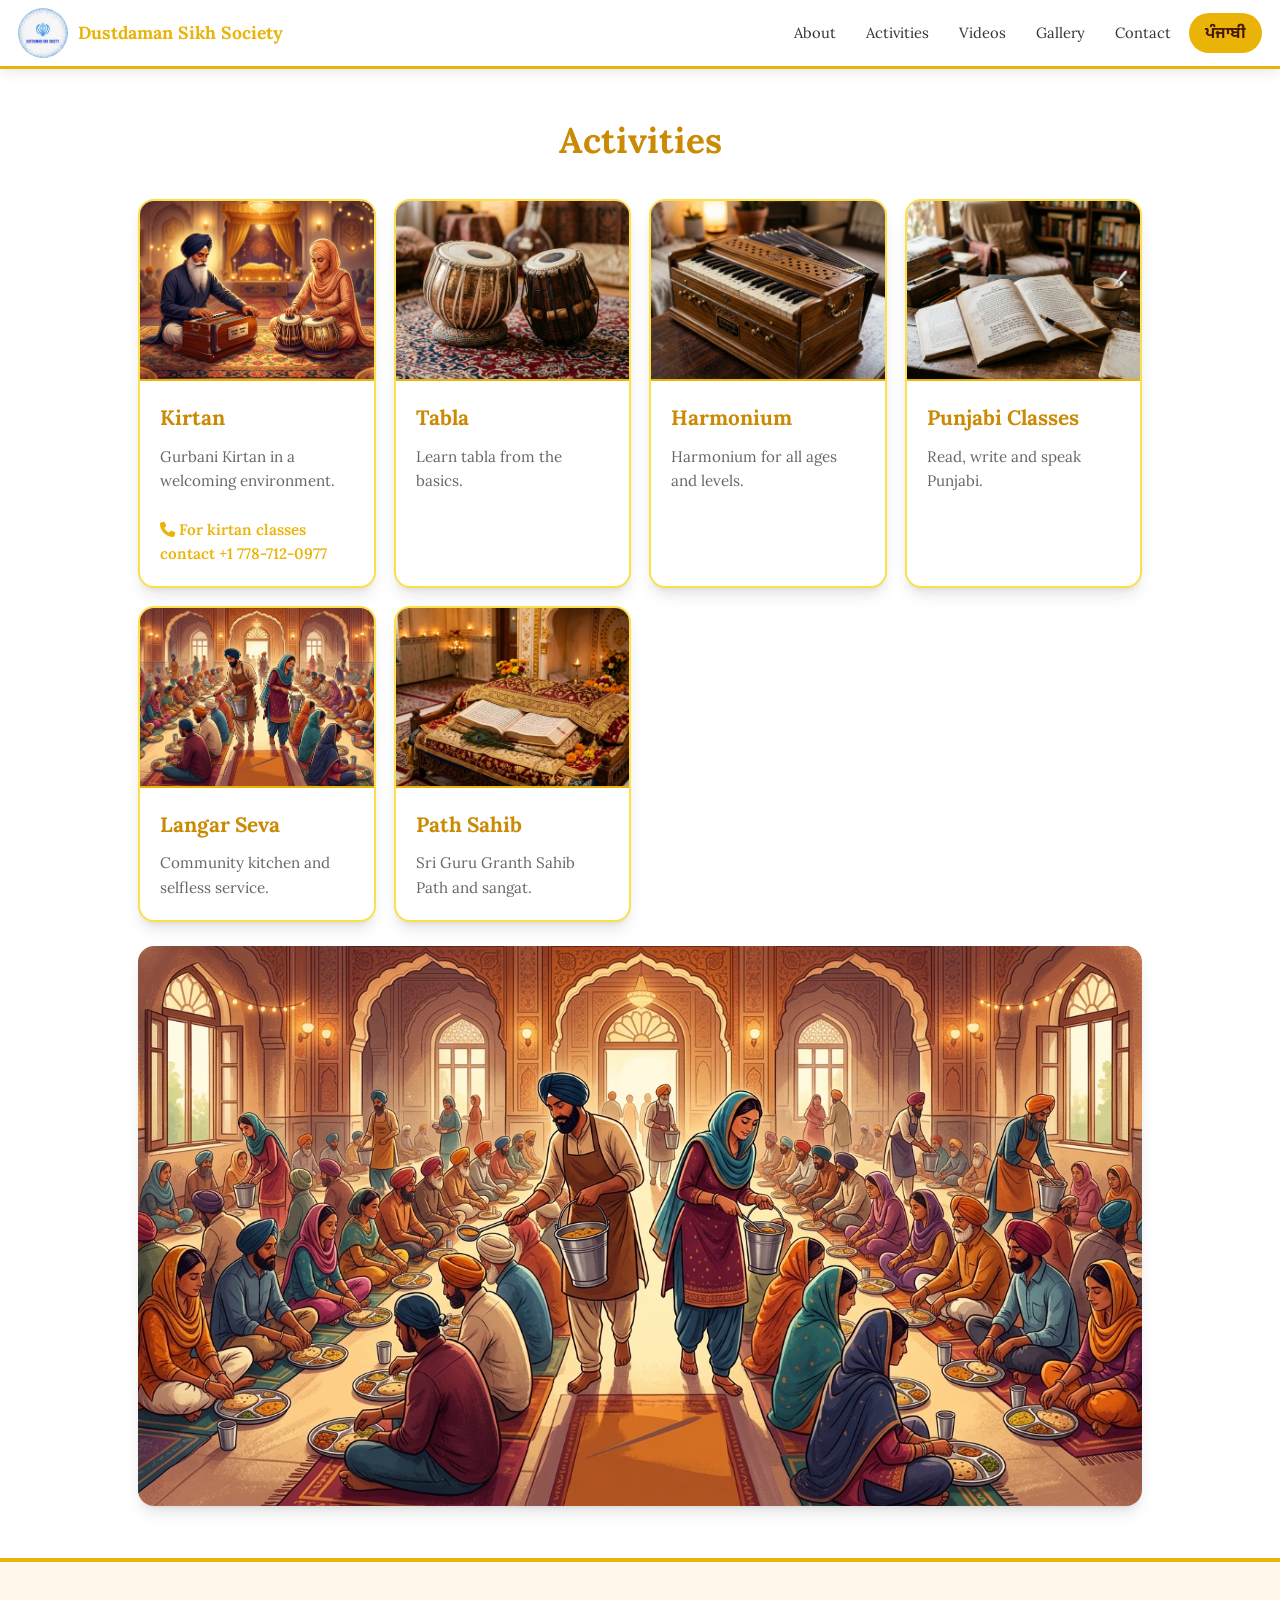
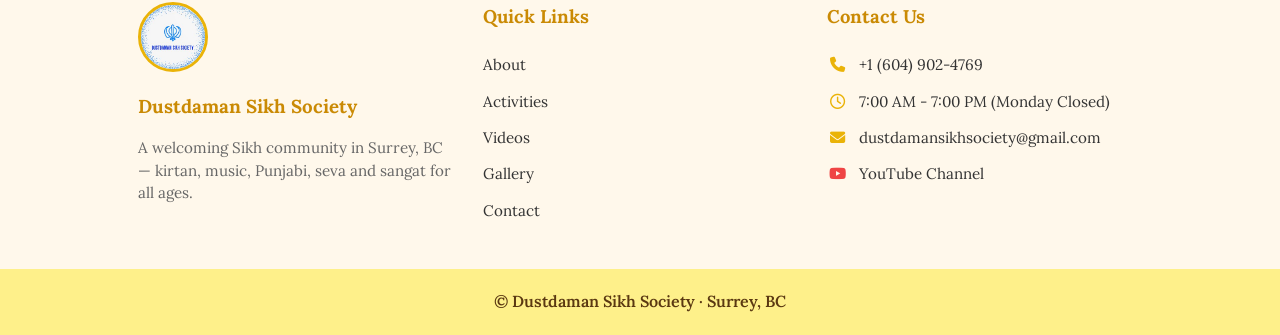
==== activities.html @ c85db3e4 "Initial commit of Dustdaman Sikh Society website" ====
<!DOCTYPE html>
<html lang="en"><head><meta charset="utf-8">
<meta name="viewport" content="width=device-width, initial-scale=1, viewport-fit=cover">
<link rel="preconnect" href="https://fonts.googleapis.com"><link href="https://fonts.googleapis.com/css2?family=Noto+Sans+Gurmukhi:wght@400;600;700&family=Lora:ital,wght@0,400;0,500;0,600;0,700;1,400&display=swap" rel="stylesheet"><meta name="description" content="Dustdaman Sikh Society, Surrey BC: kirtan, tabla, harmonium, Punjabi classes and langar seva.">
<meta property="og:title" content="Dustdaman Sikh Society"><meta property="og:description" content="Kirtan, tabla, harmonium, Punjabi classes and langar seva in Surrey, BC.">
<script type="application/ld+json">{"@context":"https://schema.org","@type":"Organization","name":"Dustdaman Sikh Society","telephone":"+16049024769","email":"dustdamansikhsociety@gmail.com","address":{"@type":"PostalAddress","streetAddress":"12899 79 Ave, Unit 267","addressLocality":"Surrey","addressRegion":"BC","postalCode":"V3W 1E6","addressCountry":"CA"}}</script>
<title>Dustdaman Sikh Society</title>
<link rel="stylesheet" href="style.css"><link rel="stylesheet" href="https://cdnjs.cloudflare.com/ajax/libs/font-awesome/6.4.0/css/all.min.css">
</head><body>
<header>
<img src="logo.jpg" alt="logo">
<b data-i="name"></b>
<nav><a href="index.html" data-i="n0"></a><a href="activities.html" data-i="n1"></a><a href="videos.html" data-i="n2"></a><a href="gallery.html" data-i="n3"></a><a href="contact.html" data-i="n4"></a>
<button class="alt" id="lang">ਪੰਜਾਬੀ</button></nav>
</header>












<section id="act" class="rv"><h2 data-i="n1"></h2><div class="grid" id="acts" style="margin-bottom:24px;"></div>
<img src="langar.jpg" style="width:100%; border-radius:16px; box-shadow:var(--sh);"></section>
<footer>
<div class="f-grid">
  <div class="f-brand">
    <img src="logo.jpg" alt="logo">
    <h3 data-i="name"></h3>
    <p data-i="tag" class="f-tag"></p>
  </div>
  <div class="f-links">
    <h3>Quick Links</h3>
    <a href="index.html" data-i="n0"></a>
    <a href="activities.html" data-i="n1"></a>
    <a href="videos.html" data-i="n2"></a>
    <a href="gallery.html" data-i="n3"></a>
    <a href="contact.html" data-i="n4"></a>
  </div>
  <div class="f-contact">
    <h3>Contact Us</h3>
    <a href="tel:+16049024769"><i class="fa-solid fa-phone"></i> +1 (604) 902-4769</a>
    <span style="display:block; padding: 6px 0; font-size: 0.95rem; color: var(--tx);"><i class="fa-regular fa-clock" style="color:var(--pr); width:20px; text-align:center; margin-right:8px;"></i> 7:00 AM - 7:00 PM (Monday Closed)</span>
    <a href="mailto:dustdamansikhsociety@gmail.com"><i class="fa-solid fa-envelope"></i> dustdamansikhsociety@gmail.com</a>
    <a href="https://youtube.com/@dustdamansikhsociety2023?si=8NLfI50wWl8-PMSh" target="_blank" rel="noopener"><i class="fa-brands fa-youtube" style="color:#ef4444;"></i> YouTube Channel</a>
  </div>
</div>
<div class="f-bottom">&copy; Dustdaman Sikh Society &middot; Surrey, BC</div>
</footer>

<script src="script.js"></script></body></html>
---- style.css ----
:root{--bg:#ffffff;--card:#ffffff;--tx:#333333;--mu:#666666;--pr:#eab308;--pr2:#facc15;--ac:#ca8a04;--gd:#fef08a;--bd:#fde047;--sh:0 10px 15px -3px rgba(0,0,0,.1),0 4px 6px -4px rgba(0,0,0,.1);box-sizing:border-box;padding-top:env(safe-area-inset-top,0px);padding-bottom:0 !important}

html{scroll-padding-top:76px;scroll-behavior:smooth}
*{box-sizing:border-box}
body{margin:0 !important; padding-bottom:0 !important;background:#ffffff;color:var(--tx);font-family: 'Lora', 'Noto Sans Gurmukhi', serif;line-height:1.6}
header{position:sticky;top:env(safe-area-inset-top,0px);z-index:9999;background:color-mix(in srgb,var(--card) 92%,transparent);backdrop-filter:blur(10px);box-shadow:0 2px 14px rgba(0,0,0,.1);border-bottom:3px solid var(--pr);display:flex;align-items:center;gap:10px;padding:8px 18px;flex-wrap:wrap}
header img{height:50px;border-radius:50%;background:#fff}
header b{font-size:1.1rem;color:var(--pr)}
nav{margin-left:auto;display:flex;gap:6px;align-items:center;flex-wrap:wrap}
nav a{color:var(--tx);text-decoration:none;font-size:.92rem;padding:6px 12px;border-radius:20px;transition:.2s}
nav a:hover{background:var(--gd);color:#1b2347}
button,.btn{background:linear-gradient(135deg,#ca8a04,#facc15);color:#451a03 !important;font-weight:700;border:0;border-radius:30px;padding:10px 24px;font:inherit;cursor:pointer;text-decoration:none;display:inline-block;box-shadow:0 4px 12px rgba(202,138,4,.4);transition:.2s}
button:hover,.btn:hover{transform:translateY(-2px)}
button.alt{background:#eab308;color:#451a03 !important;font-weight:700;box-shadow:none;padding:7px 16px}
.hero{position:relative;text-align:center;padding:80px 16px 120px;overflow:hidden;background:#1a1a1a}
.hero:before{content:"";position:absolute;inset:0;background-image:radial-gradient(rgba(202,138,4,.12) 2px,transparent 2px);background-size:26px 26px}
.hero>*{position:relative}
.hero img{width:150px;border-radius:50%;border:5px solid var(--gd);background:#fff;box-shadow:0 0 0 8px rgba(255,255,255,.15),0 10px 30px rgba(0,0,0,.35)}
.hero svg{position:absolute;left:0;bottom:-1px;width:100%;height:60px}
section{max-width:1040px;margin:auto;padding:44px 18px}
h2{color:var(--ac);font-size:2.2rem;margin:0 0 30px;text-align:center;font-weight:700;}

.grid{display:grid;grid-template-columns:repeat(auto-fit,minmax(210px,1fr));gap:18px}
.card{background:var(--card);border:1px solid var(--bd);border-top:4px solid var(--ac);border-radius:16px;padding:20px;box-shadow:var(--sh)}
.grid .card{transition:.25s}
.grid .card:hover{transform:translateY(-6px)}
.card .ic{font-size:1.8rem;width:58px;height:58px;display:flex;align-items:center;justify-content:center;border-radius:50%;background:linear-gradient(135deg,#ffedd5,#fed7aa);color:#ea580c;}
.card h3{margin:10px 0 4px;color:var(--pr)}
.card p{margin:0;color:var(--mu);font-size:.95rem}
.thumbs{display:grid;grid-template-columns:repeat(auto-fill,minmax(170px,1fr));gap:12px}
.thumbs>div{position:relative;aspect-ratio:1;border-radius:12px;overflow:hidden;background:var(--bd)}
.thumbs img{width:100%;height:100%;object-fit:cover}
.thumbs a.yt{display:flex;height:100%;align-items:center;justify-content:center;background:linear-gradient(135deg,#c00,#600);color:#fff;text-decoration:none;text-align:center;padding:6px}
.x{position:absolute;top:6px;right:6px;background:#c00;color:#fff;padding:2px 9px;box-shadow:none}
.date{color:var(--mu);font-size:.85rem}
.modal{position:fixed;inset:0;background:#000a;display:none;align-items:center;justify-content:center;z-index:999;padding:14px}
.modal.on{display:flex}
.modal>div{background:var(--card);border-radius:16px;padding:22px;max-width:420px;width:100%;max-height:90vh;overflow:auto}
input,select,textarea{width:100%;padding:10px;margin:4px 0 10px;border:1px solid var(--bd);border-radius:10px;background:var(--bg);color:var(--tx);font:inherit}
#adm{display:none;background:var(--card);border:2px dashed var(--ac);border-radius:16px;padding:16px;margin-bottom:22px}
footer { margin-top: auto !important; margin-bottom: 0 !important; padding-bottom: 0 !important; background: #fff8eb; border-top: 4px solid var(--pr); color: #5a3811;  margin-top: 40px; }
.f-grid { max-width: 1040px; margin: 0 auto; padding: 40px 18px; display: grid; grid-template-columns: repeat(auto-fit, minmax(250px, 1fr)); gap: 30px; }
.f-brand img { width: 70px; border-radius: 50%; margin-bottom: 12px; border: 3px solid var(--pr); }
.f-brand h3 { margin: 0 0 8px; color: var(--ac); }
.f-tag { font-size: 0.95rem; color: var(--mu); line-height: 1.5; }
.f-links h3, .f-contact h3 { margin: 0 0 16px; color: var(--ac); font-size: 1.15rem; }
.f-links a, .f-contact a { display: block; color: var(--tx); text-decoration: none; padding: 6px 0; font-size: 0.95rem; transition: 0.2s; }
.f-links a:hover, .f-contact a:hover { color: var(--ac); transform: translateX(4px); }
.f-contact i { width: 20px; text-align: center; margin-right: 8px; color: var(--pr); }
.f-bottom { margin-bottom: 0 !important; text-align: center; padding: 20px; background: #fef08a; font-weight: 600; color: #5a3811; }
.ct a{color:var(--pr);text-decoration:none;font-weight:600}
.ct p{margin:8px 0;font-size:1.05rem}
#sched{background:linear-gradient(135deg,#fff3d6,#ffe9b8);color:#4a3200;border-top-color:var(--pr)}
}

.top{background:#fff;color:#5a3811;border-bottom:1px solid var(--bd);font-size:.85rem;display:flex;gap:18px;justify-content:center;flex-wrap:wrap;padding:6px 12px}
.top a{color:#5a3811;text-decoration:none}
.about{display:grid;grid-template-columns:1.2fr 1fr;gap:28px;align-items:center}
.about p{font-size:1.05rem;color:var(--mu);margin:0}
.vals{display:grid;gap:12px}
.vals .card{padding:14px 18px;display:flex;gap:14px;align-items:center}
.vals .card h3{margin:0}.vals .ic{font-size:1.6rem;width:48px;height:48px;flex:none}
.cgrid{display:grid;grid-template-columns:1fr 1fr;gap:18px}
.ct .btn{margin-top:8px}
#cf button{width:100%}
.bar{display:none}
.rv{opacity:0;transform:translateY(24px);transition:.7s}.rv.in{opacity:1;transform:none}
@media(max-width:760px){.about,.cgrid{grid-template-columns:1fr}
.bar{display:flex;position:fixed;left:0;right:0;bottom:0;z-index:6;background:var(--pr2);padding:8px 8px calc(8px + env(safe-area-inset-bottom,0px))}
.bar a{flex:1;text-align:center;color:#fff;text-decoration:none;font-size:.8rem}.bar span{display:block;font-size:1.2rem}
}
.act-card { padding: 0 !important; overflow: hidden; display: flex; flex-direction: column; background: var(--card); border: 2px solid var(--bd); }
.act-img { width: 100%; height: 180px; object-fit: cover; border-bottom: 2px solid var(--pr); }
.act-card h3 { margin: 0 0 10px; color: var(--ac); font-size: 1.3rem; }
.act-card p { margin: 0; color: var(--mu); }
#mute1, #mute2 { box-shadow: none !important; }

.marquee-wrapper {
  overflow: hidden;
  white-space: nowrap;
  background: var(--pr);
  color: #451a03;
  padding: 12px 0;
  font-size: 1.3rem;
  font-weight: 700;
  border-bottom: 3px solid #ca8a04;
  border-top: 3px solid #ca8a04;
  position: relative;
  display: flex;
}
.marquee-content {
  display: flex;
  animation: marquee-scroll 30s linear infinite;
}
.marquee-content span {
  padding: 0 40px;
}
@keyframes marquee-scroll {
  0% { transform: translateX(0); }
  100% { transform: translateX(-50%); }
}
.section-yellow {
  background-color: #fffbeb;
  
  
}
.section-white {
  background-color: #ffffff;
}
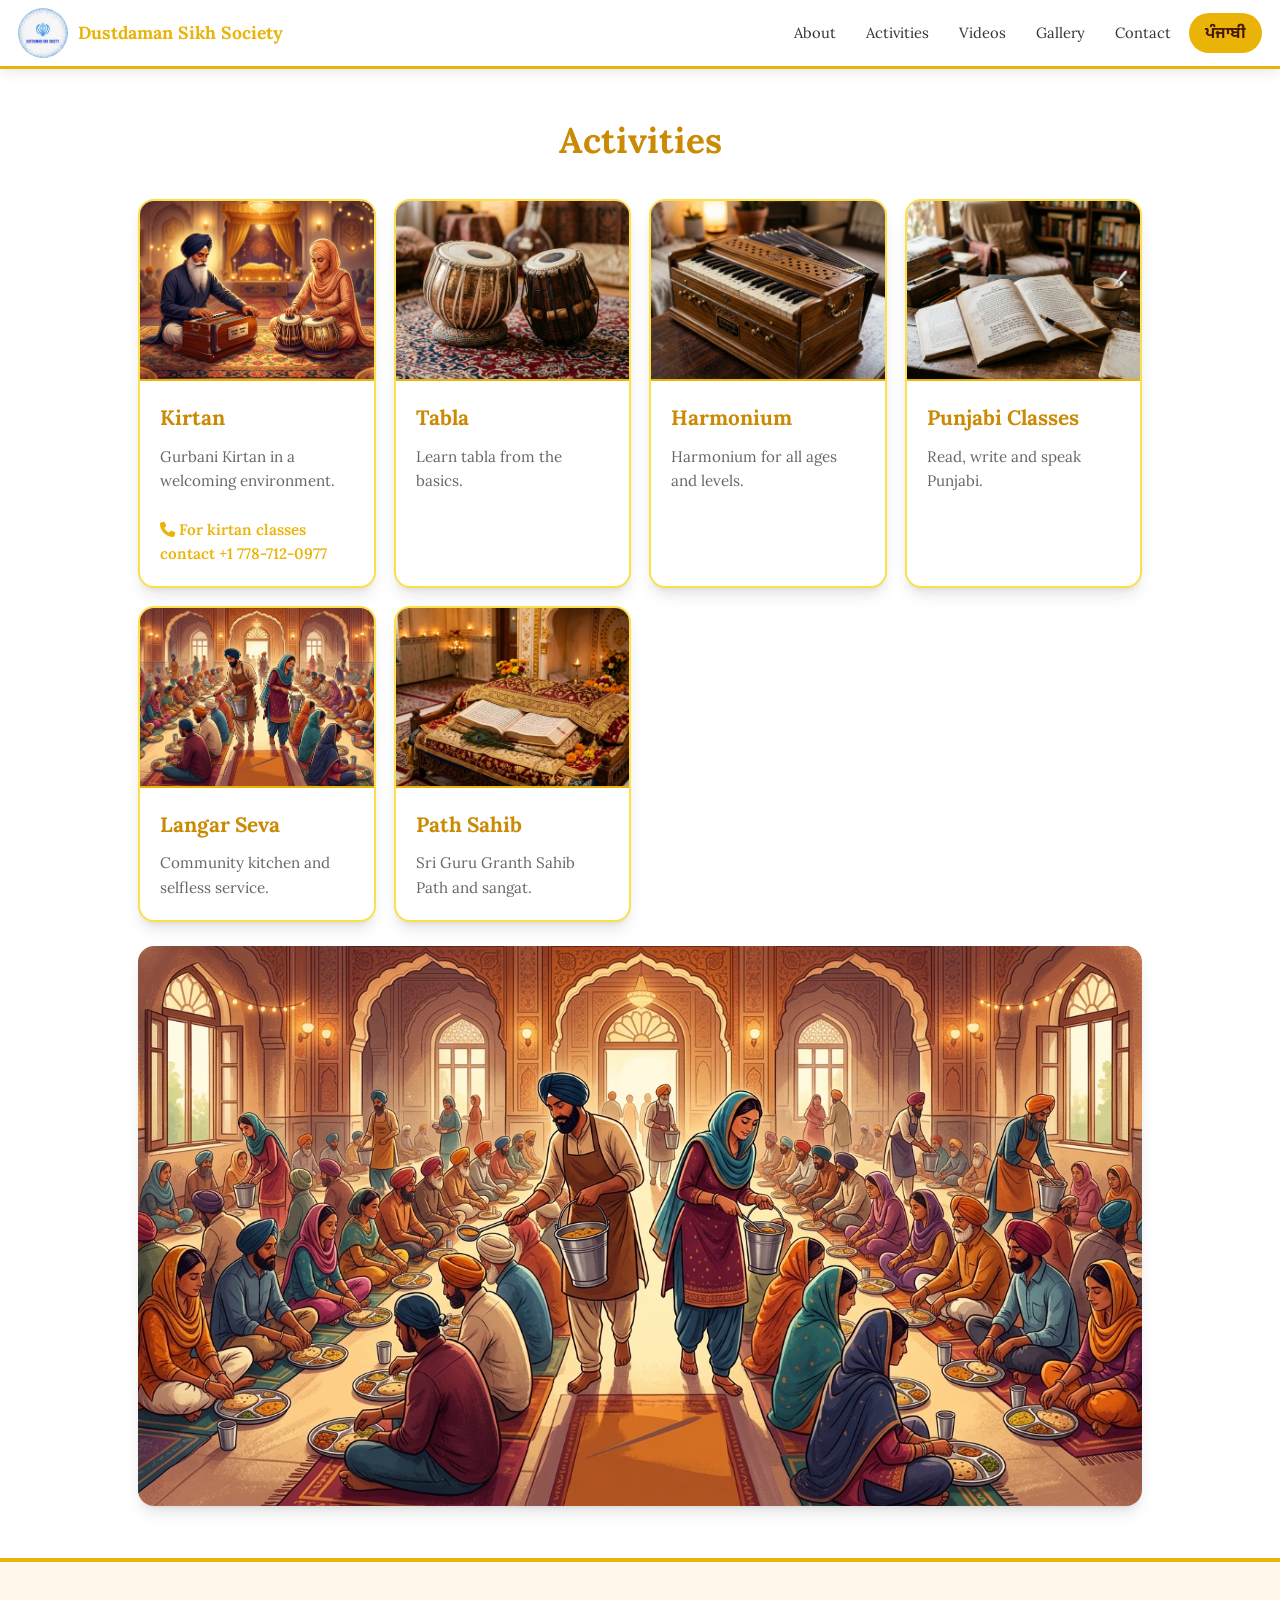
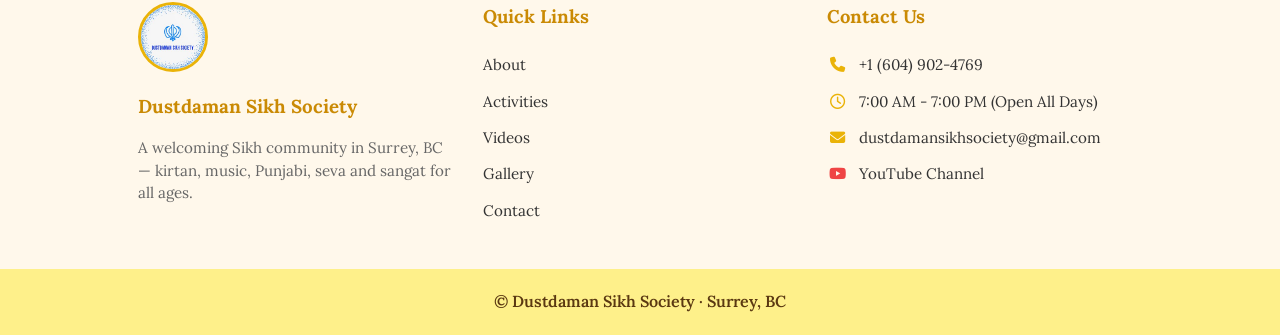
==== commit 1980c056: "Change timings to Open all days" ====
--- a/activities.html
+++ b/activities.html
@@ -5,11 +5,12 @@
 <meta property="og:title" content="Dustdaman Sikh Society"><meta property="og:description" content="Kirtan, tabla, harmonium, Punjabi classes and langar seva in Surrey, BC.">
 <script type="application/ld+json">{"@context":"https://schema.org","@type":"Organization","name":"Dustdaman Sikh Society","telephone":"+16049024769","email":"dustdamansikhsociety@gmail.com","address":{"@type":"PostalAddress","streetAddress":"12899 79 Ave, Unit 267","addressLocality":"Surrey","addressRegion":"BC","postalCode":"V3W 1E6","addressCountry":"CA"}}</script>
 <title>Dustdaman Sikh Society</title>
-<link rel="stylesheet" href="style.css"><link rel="stylesheet" href="https://cdnjs.cloudflare.com/ajax/libs/font-awesome/6.4.0/css/all.min.css">
+<link rel="stylesheet" href="assets/css/style.css"><link rel="stylesheet" href="https://cdnjs.cloudflare.com/ajax/libs/font-awesome/6.4.0/css/all.min.css">
 </head><body>
 <header>
-<img src="logo.jpg" alt="logo">
+<img src="assets/img/logo.jpg" alt="logo">
 <b data-i="name"></b>
+  <button class="menu-btn" onclick="document.querySelector('nav').classList.toggle('active')"><i class="fa-solid fa-bars"></i></button>
 <nav><a href="index.html" data-i="n0"></a><a href="activities.html" data-i="n1"></a><a href="videos.html" data-i="n2"></a><a href="gallery.html" data-i="n3"></a><a href="contact.html" data-i="n4"></a>
 <button class="alt" id="lang">ਪੰਜਾਬੀ</button></nav>
 </header>
@@ -26,11 +27,11 @@
 
 
 <section id="act" class="rv"><h2 data-i="n1"></h2><div class="grid" id="acts" style="margin-bottom:24px;"></div>
-<img src="langar.jpg" style="width:100%; border-radius:16px; box-shadow:var(--sh);"></section>
+<img src="assets/img/langar.jpg" style="width:100%; border-radius:16px; box-shadow:var(--sh);"></section>
 <footer>
 <div class="f-grid">
   <div class="f-brand">
-    <img src="logo.jpg" alt="logo">
+    <img src="assets/img/logo.jpg" alt="logo">
     <h3 data-i="name"></h3>
     <p data-i="tag" class="f-tag"></p>
   </div>
@@ -45,7 +46,7 @@
   <div class="f-contact">
     <h3>Contact Us</h3>
     <a href="tel:+16049024769"><i class="fa-solid fa-phone"></i> +1 (604) 902-4769</a>
-    <span style="display:block; padding: 6px 0; font-size: 0.95rem; color: var(--tx);"><i class="fa-regular fa-clock" style="color:var(--pr); width:20px; text-align:center; margin-right:8px;"></i> 7:00 AM - 7:00 PM (Monday Closed)</span>
+    <span style="display:block; padding: 6px 0; font-size: 0.95rem; color: var(--tx);"><i class="fa-regular fa-clock" style="color:var(--pr); width:20px; text-align:center; margin-right:8px;"></i> 7:00 AM - 7:00 PM (Open All Days)</span>
     <a href="mailto:dustdamansikhsociety@gmail.com"><i class="fa-solid fa-envelope"></i> dustdamansikhsociety@gmail.com</a>
     <a href="https://youtube.com/@dustdamansikhsociety2023?si=8NLfI50wWl8-PMSh" target="_blank" rel="noopener"><i class="fa-brands fa-youtube" style="color:#ef4444;"></i> YouTube Channel</a>
   </div>
@@ -53,4 +54,4 @@
 <div class="f-bottom">&copy; Dustdaman Sikh Society &middot; Surrey, BC</div>
 </footer>
 
-<script src="script.js"></script></body></html>
+<script src="assets/js/script.js"></script></body></html>
--- a/assets/css/style.css
+++ b/assets/css/style.css
@@ -0,0 +1,201 @@
+:root{--bg:#ffffff;--card:#ffffff;--tx:#333333;--mu:#666666;--pr:#eab308;--pr2:#facc15;--ac:#ca8a04;--gd:#fef08a;--bd:#fde047;--sh:0 10px 15px -3px rgba(0,0,0,.1),0 4px 6px -4px rgba(0,0,0,.1);box-sizing:border-box;padding-top:env(safe-area-inset-top,0px);padding-bottom:0 !important}
+
+html{scroll-padding-top:76px;scroll-behavior:smooth}
+*{box-sizing:border-box}
+body{margin:0 !important; padding-bottom:0 !important;background:#ffffff;color:var(--tx);font-family: 'Lora', 'Noto Sans Gurmukhi', serif;line-height:1.6}
+header{position:sticky;top:env(safe-area-inset-top,0px);z-index:9999;background:color-mix(in srgb,var(--card) 92%,transparent);backdrop-filter:blur(10px);box-shadow:0 2px 14px rgba(0,0,0,.1);border-bottom:3px solid var(--pr);display:flex;align-items:center;gap:10px;padding:8px 18px;flex-wrap:wrap}
+header img{height:50px;border-radius:50%;background:#fff}
+header b{font-size:1.1rem;color:var(--pr)}
+nav{margin-left:auto;display:flex;gap:6px;align-items:center;flex-wrap:wrap}
+nav a{color:var(--tx);text-decoration:none;font-size:.92rem;padding:6px 12px;border-radius:20px;transition:.2s}
+nav a:hover{background:var(--gd);color:#1b2347}
+button,.btn{background:linear-gradient(135deg,#ca8a04,#facc15);color:#451a03 !important;font-weight:700;border:0;border-radius:30px;padding:10px 24px;font:inherit;cursor:pointer;text-decoration:none;display:inline-block;box-shadow:0 4px 12px rgba(202,138,4,.4);transition:.2s}
+button:hover,.btn:hover{transform:translateY(-2px)}
+button.alt{background:#eab308;color:#451a03 !important;font-weight:700;box-shadow:none;padding:7px 16px}
+.hero{position:relative;text-align:center;padding:80px 16px 120px;overflow:hidden;background:#1a1a1a}
+.hero:before{content:"";position:absolute;inset:0;background-image:radial-gradient(rgba(202,138,4,.12) 2px,transparent 2px);background-size:26px 26px}
+.hero>*{position:relative}
+.hero img{width:150px;border-radius:50%;border:5px solid var(--gd);background:#fff;box-shadow:0 0 0 8px rgba(255,255,255,.15),0 10px 30px rgba(0,0,0,.35)}
+.hero svg{position:absolute;left:0;bottom:-1px;width:100%;height:60px}
+section{max-width:1040px;margin:auto;padding:44px 18px}
+h2{color:var(--ac);font-size:2.2rem;margin:0 0 30px;text-align:center;font-weight:700;}
+
+.grid{display:grid;grid-template-columns:repeat(auto-fit,minmax(210px,1fr));gap:18px}
+.card{background:var(--card);border:1px solid var(--bd);border-top:4px solid var(--ac);border-radius:16px;padding:20px;box-shadow:var(--sh)}
+.grid .card{transition:.25s}
+.grid .card:hover{transform:translateY(-6px)}
+.card .ic{font-size:1.8rem;width:58px;height:58px;display:flex;align-items:center;justify-content:center;border-radius:50%;background:linear-gradient(135deg,#ffedd5,#fed7aa);color:#ea580c;}
+.card h3{margin:10px 0 4px;color:var(--pr)}
+.card p{margin:0;color:var(--mu);font-size:.95rem}
+.thumbs{display:grid;grid-template-columns:repeat(auto-fill,minmax(170px,1fr));gap:12px}
+.thumbs>div{position:relative;aspect-ratio:1;border-radius:12px;overflow:hidden;background:var(--bd)}
+.thumbs img{width:100%;height:100%;object-fit:cover}
+.thumbs a.yt{display:flex;height:100%;align-items:center;justify-content:center;background:linear-gradient(135deg,#c00,#600);color:#fff;text-decoration:none;text-align:center;padding:6px}
+.x{position:absolute;top:6px;right:6px;background:#c00;color:#fff;padding:2px 9px;box-shadow:none}
+.date{color:var(--mu);font-size:.85rem}
+.modal{position:fixed;inset:0;background:#000a;display:none;align-items:center;justify-content:center;z-index:999;padding:14px}
+.modal.on{display:flex}
+.modal>div{background:var(--card);border-radius:16px;padding:22px;max-width:420px;width:100%;max-height:90vh;overflow:auto}
+input,select,textarea{width:100%;padding:10px;margin:4px 0 10px;border:1px solid var(--bd);border-radius:10px;background:var(--bg);color:var(--tx);font:inherit}
+#adm{display:none;background:var(--card);border:2px dashed var(--ac);border-radius:16px;padding:16px;margin-bottom:22px}
+footer { margin-top: auto !important; margin-bottom: 0 !important; padding-bottom: 0 !important; background: #fff8eb; border-top: 4px solid var(--pr); color: #5a3811;  margin-top: 40px; }
+.f-grid { max-width: 1040px; margin: 0 auto; padding: 40px 18px; display: grid; grid-template-columns: repeat(auto-fit, minmax(250px, 1fr)); gap: 30px; }
+.f-brand img { width: 70px; border-radius: 50%; margin-bottom: 12px; border: 3px solid var(--pr); }
+.f-brand h3 { margin: 0 0 8px; color: var(--ac); }
+.f-tag { font-size: 0.95rem; color: var(--mu); line-height: 1.5; }
+.f-links h3, .f-contact h3 { margin: 0 0 16px; color: var(--ac); font-size: 1.15rem; }
+.f-links a, .f-contact a { display: block; color: var(--tx); text-decoration: none; padding: 6px 0; font-size: 0.95rem; transition: 0.2s; }
+.f-links a:hover, .f-contact a:hover { color: var(--ac); transform: translateX(4px); }
+.f-contact i { width: 20px; text-align: center; margin-right: 8px; color: var(--pr); }
+.f-bottom { margin-bottom: 0 !important; text-align: center; padding: 20px; background: #fef08a; font-weight: 600; color: #5a3811; }
+.ct a{color:var(--pr);text-decoration:none;font-weight:600}
+.ct p{margin:8px 0;font-size:1.05rem}
+#sched{background:linear-gradient(135deg,#fff3d6,#ffe9b8);color:#4a3200;border-top-color:var(--pr)}
+}
+
+.top{background:#fff;color:#5a3811;border-bottom:1px solid var(--bd);font-size:.85rem;display:flex;gap:18px;justify-content:center;flex-wrap:wrap;padding:6px 12px}
+.top a{color:#5a3811;text-decoration:none}
+.about{display:grid;grid-template-columns:1.2fr 1fr;gap:28px;align-items:center}
+.about p{font-size:1.05rem;color:var(--mu);margin:0}
+.vals{display:grid;gap:12px}
+.vals .card{padding:14px 18px;display:flex;gap:14px;align-items:center}
+.vals .card h3{margin:0}.vals .ic{font-size:1.6rem;width:48px;height:48px;flex:none}
+.cgrid{display:grid;grid-template-columns:1fr 1fr;gap:18px}
+.ct .btn{margin-top:8px}
+#cf button{width:100%}
+.bar{display:none}
+.rv{opacity:0;transform:translateY(24px);transition:.7s}.rv.in{opacity:1;transform:none}
+@media(max-width:760px){.about,.cgrid{grid-template-columns:1fr}
+.bar{display:flex;position:fixed;left:0;right:0;bottom:0;z-index:6;background:var(--pr2);padding:8px 8px calc(8px + env(safe-area-inset-bottom,0px))}
+.bar a{flex:1;text-align:center;color:#fff;text-decoration:none;font-size:.8rem}.bar span{display:block;font-size:1.2rem}
+}
+.act-card { padding: 0 !important; overflow: hidden; display: flex; flex-direction: column; background: var(--card); border: 2px solid var(--bd); }
+.act-img { width: 100%; height: 180px; object-fit: cover; border-bottom: 2px solid var(--pr); }
+.act-card h3 { margin: 0 0 10px; color: var(--ac); font-size: 1.3rem; }
+.act-card p { margin: 0; color: var(--mu); }
+#mute1, #mute2 { box-shadow: none !important; }
+
+.marquee-wrapper {
+  overflow: hidden;
+  white-space: nowrap;
+  background: var(--pr);
+  color: #451a03;
+  padding: 12px 0;
+  font-size: 1.3rem;
+  font-weight: 700;
+  border-bottom: 3px solid #ca8a04;
+  border-top: 3px solid #ca8a04;
+  position: relative;
+  display: flex;
+}
+.marquee-content {
+  display: flex;
+  animation: marquee-scroll 30s linear infinite;
+}
+.marquee-content span {
+  padding: 0 40px;
+}
+@keyframes marquee-scroll {
+  0% { transform: translateX(0); }
+  100% { transform: translateX(-50%); }
+}
+.section-yellow {
+  background-color: #fffbeb;
+  
+  
+}
+.section-white {
+  background-color: #ffffff;
+}
+
+/* Responsive Design */
+.menu-btn {
+  display: none;
+  background: none;
+  border: none;
+  font-size: 1.5rem;
+  color: var(--pr);
+  cursor: pointer;
+  margin-left: auto;
+}
+@media (max-width: 1024px) {
+  header {
+    flex-wrap: nowrap;
+    justify-content: space-between;
+  }
+  header b {
+    font-size: 1rem;
+    white-space: nowrap;
+    overflow: hidden;
+    text-overflow: ellipsis;
+  }
+  .menu-btn {
+    display: block;
+  }
+  nav {
+    display: none;
+    position: absolute;
+    top: 100%;
+    left: 0;
+    width: 100%;
+    background: #ffffff;
+    flex-direction: column;
+    padding: 10px 0;
+    box-shadow: 0 10px 15px rgba(0,0,0,0.1);
+    border-top: 1px solid #eee;
+  }
+  nav.active {
+    display: flex;
+  }
+  nav a {
+    text-align: center;
+    padding: 12px;
+    font-size: 1.1rem;
+    border-radius: 0;
+  }
+  nav a.btn {
+    margin: 10px auto;
+    width: fit-content;
+  }
+  /* Fix video letterboxing on portrait */
+  
+}
+
+
+
+
+@media (max-width: 768px) {
+  /* Disable YouTube video background on mobile for instant load & clean look */
+  
+  
+  
+  /* Compact the hero content so it all fits on one screen without scrolling */
+  .hero {
+    min-height: 100vh !important;
+    justify-content: center !important;
+  }
+  .hero-content {
+    padding: 20px 16px !important;
+  }
+  .hero-content img {
+    width: 80px !important;
+    height: 80px !important;
+    margin-bottom: 12px !important;
+  }
+  .hero-content h1 {
+    font-size: 2rem !important;
+  }
+  .hero-content div {
+    font-size: 0.95rem !important;
+    margin-bottom: 16px !important;
+  }
+  .hero-content p {
+    font-size: 1rem !important;
+    margin-bottom: 24px !important;
+  }
+}
+
+.m-break { display: none; }
+@media (max-width: 768px) {
+  .m-break { display: block; }
+}
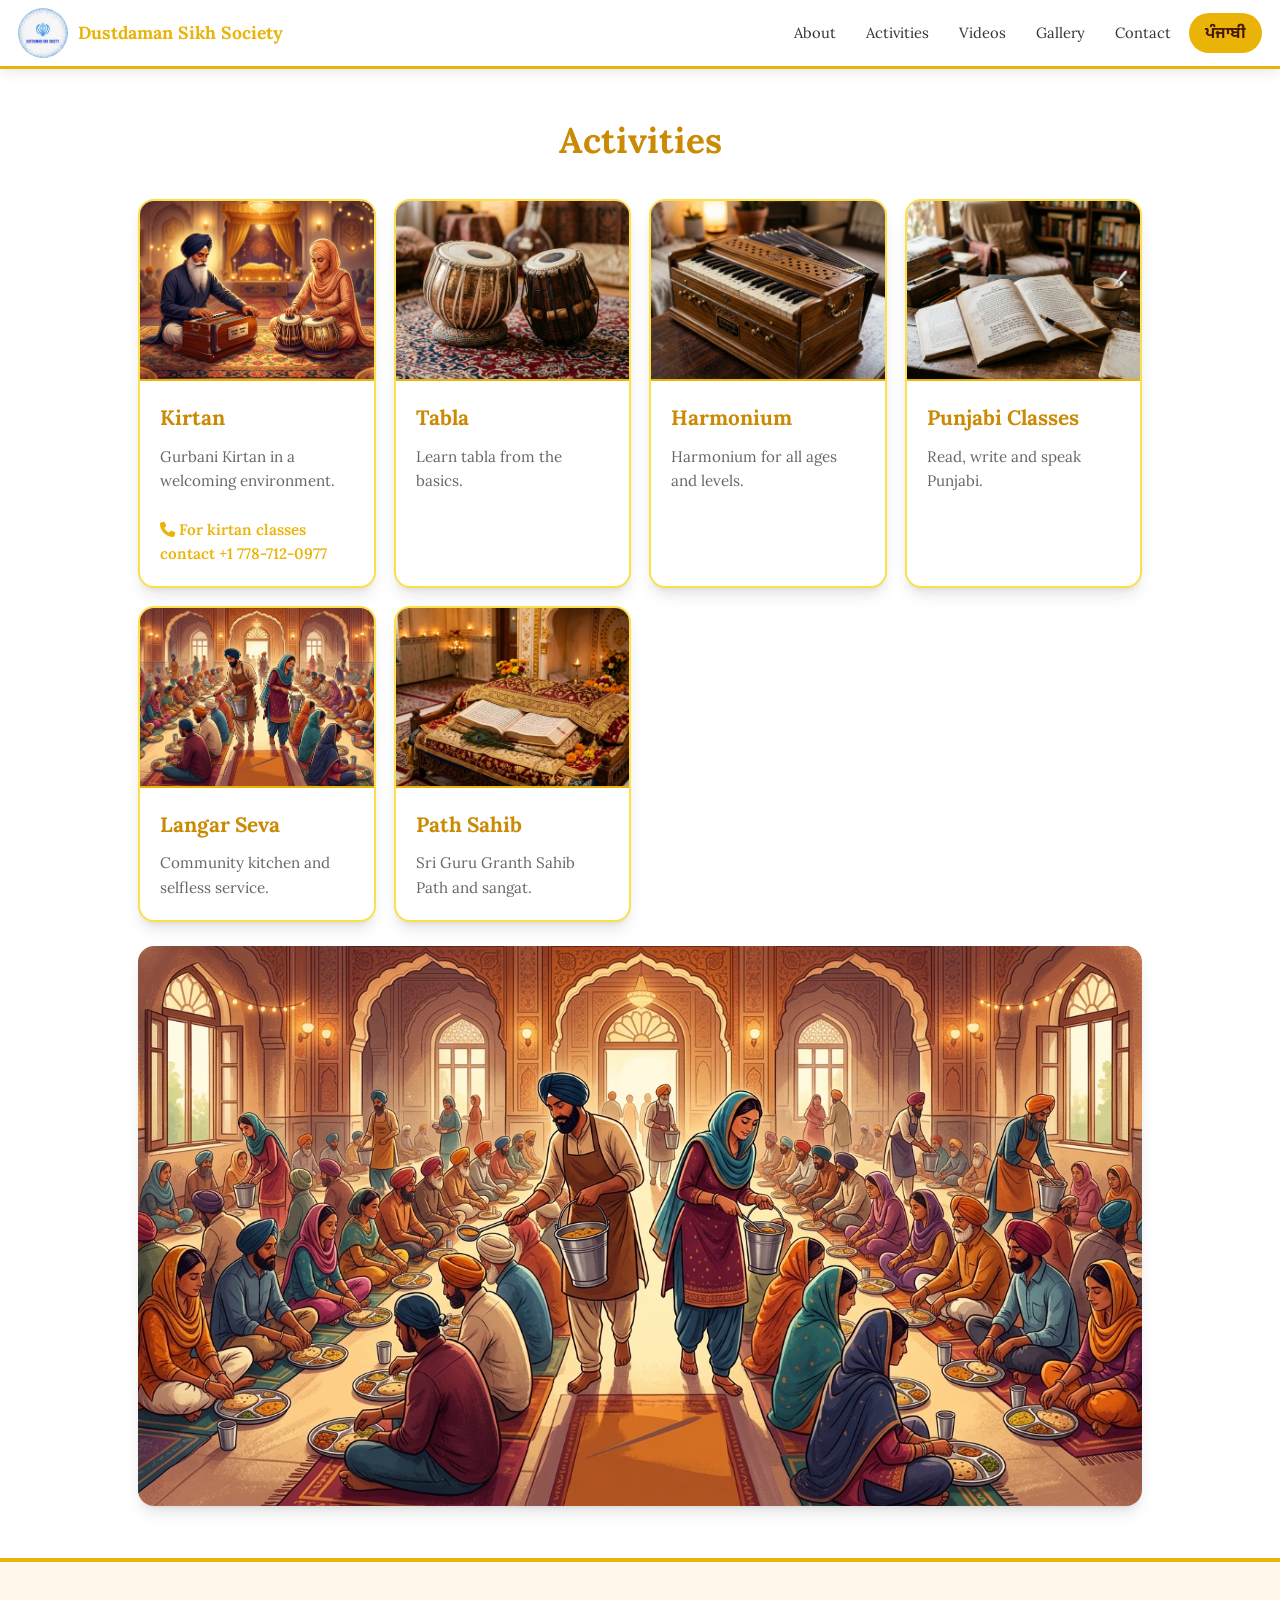
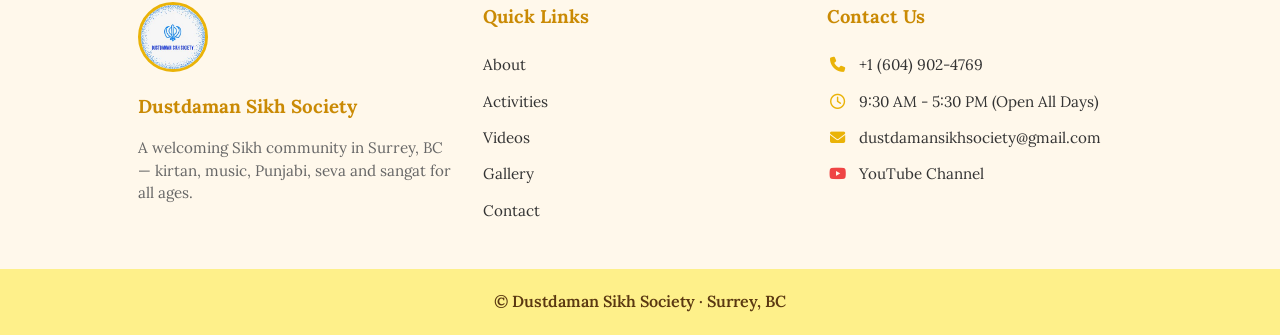
==== commit bec39629: "Update address to 76 Ave and timings to 9:30 AM - 5:30 PM" ====
--- a/activities.html
+++ b/activities.html
@@ -3,7 +3,7 @@
 <meta name="viewport" content="width=device-width, initial-scale=1, viewport-fit=cover">
 <link rel="preconnect" href="https://fonts.googleapis.com"><link href="https://fonts.googleapis.com/css2?family=Noto+Sans+Gurmukhi:wght@400;600;700&family=Lora:ital,wght@0,400;0,500;0,600;0,700;1,400&display=swap" rel="stylesheet"><meta name="description" content="Dustdaman Sikh Society, Surrey BC: kirtan, tabla, harmonium, Punjabi classes and langar seva.">
 <meta property="og:title" content="Dustdaman Sikh Society"><meta property="og:description" content="Kirtan, tabla, harmonium, Punjabi classes and langar seva in Surrey, BC.">
-<script type="application/ld+json">{"@context":"https://schema.org","@type":"Organization","name":"Dustdaman Sikh Society","telephone":"+16049024769","email":"dustdamansikhsociety@gmail.com","address":{"@type":"PostalAddress","streetAddress":"12899 79 Ave, Unit 267","addressLocality":"Surrey","addressRegion":"BC","postalCode":"V3W 1E6","addressCountry":"CA"}}</script>
+<script type="application/ld+json">{"@context":"https://schema.org","@type":"Organization","name":"Dustdaman Sikh Society","telephone":"+16049024769","email":"dustdamansikhsociety@gmail.com","address":{"@type":"PostalAddress","streetAddress":"12899 76 Ave, Unit 267","addressLocality":"Surrey","addressRegion":"BC","postalCode":"V3W 1E6","addressCountry":"CA"}}</script>
 <title>Dustdaman Sikh Society</title>
 <link rel="stylesheet" href="assets/css/style.css"><link rel="stylesheet" href="https://cdnjs.cloudflare.com/ajax/libs/font-awesome/6.4.0/css/all.min.css">
 </head><body>
@@ -46,7 +46,7 @@
   <div class="f-contact">
     <h3>Contact Us</h3>
     <a href="tel:+16049024769"><i class="fa-solid fa-phone"></i> +1 (604) 902-4769</a>
-    <span style="display:block; padding: 6px 0; font-size: 0.95rem; color: var(--tx);"><i class="fa-regular fa-clock" style="color:var(--pr); width:20px; text-align:center; margin-right:8px;"></i> 7:00 AM - 7:00 PM (Open All Days)</span>
+    <span style="display:block; padding: 6px 0; font-size: 0.95rem; color: var(--tx);"><i class="fa-regular fa-clock" style="color:var(--pr); width:20px; text-align:center; margin-right:8px;"></i> 9:30 AM - 5:30 PM (Open All Days)</span>
     <a href="mailto:dustdamansikhsociety@gmail.com"><i class="fa-solid fa-envelope"></i> dustdamansikhsociety@gmail.com</a>
     <a href="https://youtube.com/@dustdamansikhsociety2023?si=8NLfI50wWl8-PMSh" target="_blank" rel="noopener"><i class="fa-brands fa-youtube" style="color:#ef4444;"></i> YouTube Channel</a>
   </div>
